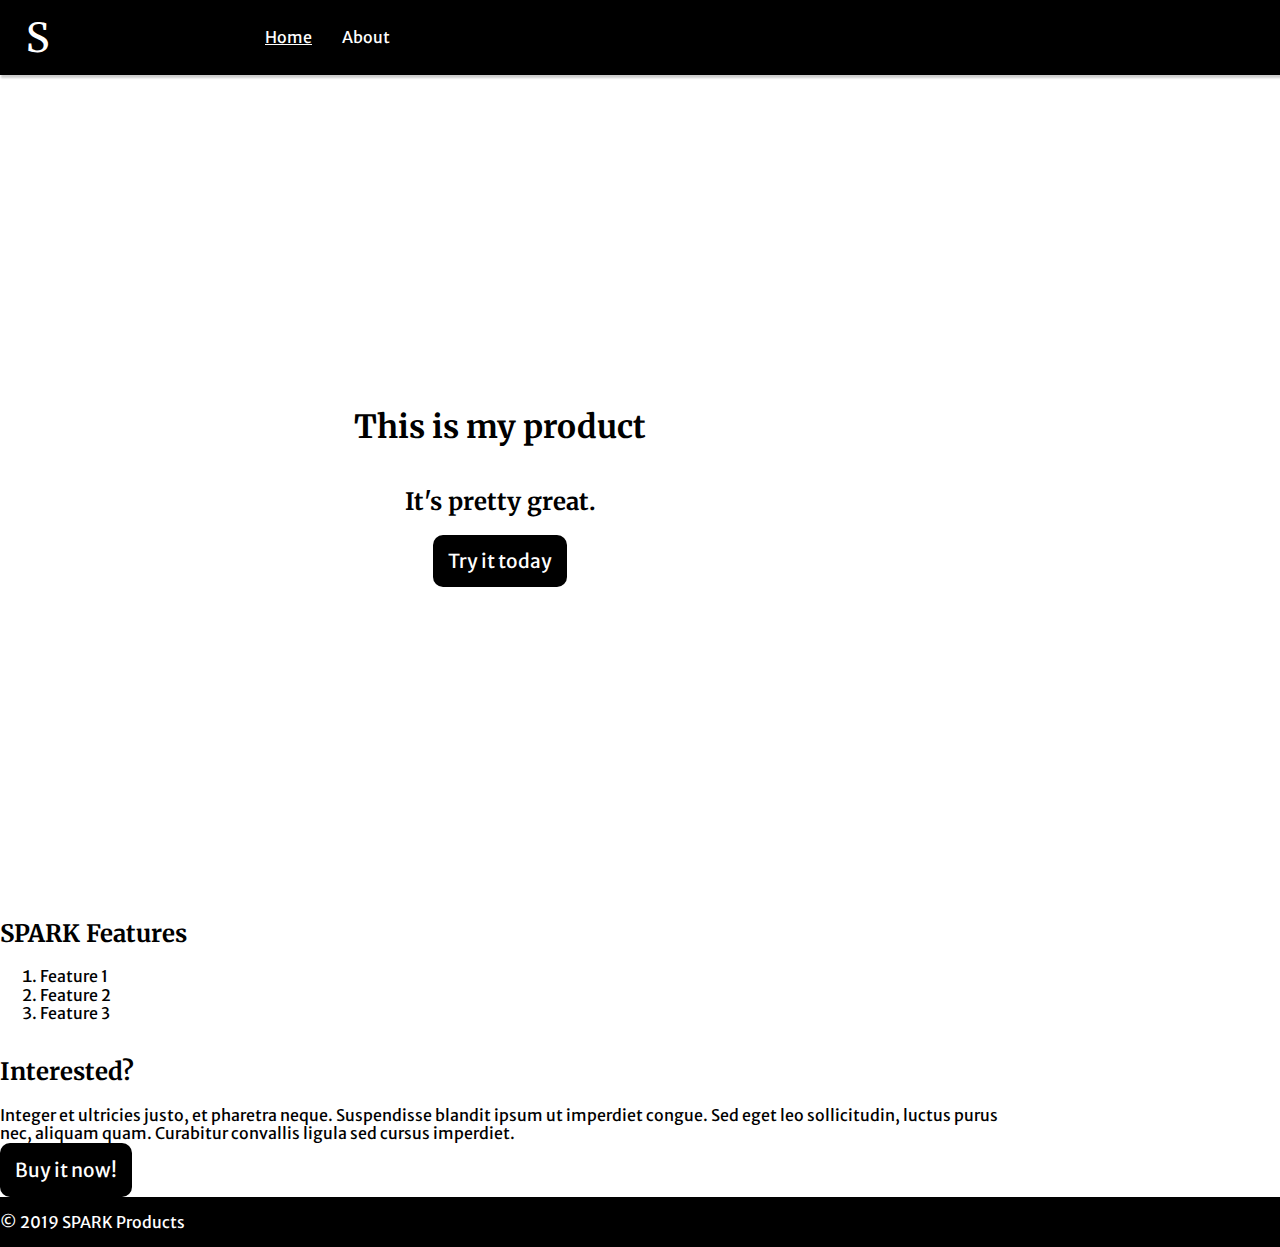
==== index.html @ 884ba7ed "initial commit" ====
<!DOCTYPE html>
<html lang="en">

<head>
  <meta charset="UTF-8">
  <meta name="viewport" content="width=device-width, initial-scale=1.0">
  <meta http-equiv="X-UA-Compatible" content="ie=edge">
  <title>SPARK Products</title>
  <link rel="stylesheet" href="normalize.css">
  <link href="https://fonts.googleapis.com/css?family=Merriweather|Merriweather+Sans:300,400,700" rel="stylesheet">
  <link rel="stylesheet" href="style.css">
</head>

<body>
  <nav>
    <div class="container">
      <a href="/" class="nav-logo">
        <div class="logo" aria-label="SPARK Logo">S</div>
      </a>
      <ul class="nav-items">
        <li><a class="active" href="/">Home</a></li>
        <li><a class="" href="/about.html">About</a></li>
      </ul>
    </div>
  </nav>
  <section class="hero">
    <div class="container">
      <h1>This is my product</h1>
      <h2>It's pretty great.</h2>
      <a href="/" class="cta">Try it today</a>
    </div>
  </section>
  <section class="features">
    <div class="container">
      <h2>SPARK Features</h2>
      <ol>
        <li>Feature 1</li>
        <li>Feature 2</li>
        <li>Feature 3</li>
      </ol>
    </div>
  </section>
  <section class="call-to-action">
    <div class="container">
      <h2>Interested?</h2>
      <p>Integer et ultricies justo, et pharetra neque. Suspendisse blandit ipsum ut imperdiet congue. Sed eget leo
        sollicitudin, luctus purus nec, aliquam quam. Curabitur convallis ligula sed cursus imperdiet.</p>
      <p><a href="/" class="cta">Buy it now!</a></p>
    </div>
  </section>
  <footer>
    <div class="container">
      <p>&copy; 2019 SPARK Products</p>
    </div>
  </footer>
</body>

</html>
---- style.css ----
/* === Variables === */
:root {
  --nav-height: 75px;
  --mobile-columns: repeat(4, 1fr);
  --font-serif: 'Merriweather', serif;
  --font-sans-serif: 'Merriweather Sans', sans-serif;
}

/* === Base Styles === */
body {
  font-size: 16px;
  font-family: var(--font-sans-serif);
}

h1,
h2 {
  font-family: var(--font-serif);
}

/* === Layout ===  */
body {
  display: grid;
  grid-template-columns: var(--mobile-columns);
  grid-auto-rows: auto;
  grid-template-areas:
    "nv nv nv nv"
    "hr hr hr hr"
    "fr fr fr fr"
    "ca ca ca ca"
    "ft ft ft ft";
}

.container {
  max-width: 1000px;
}

nav {
  grid-area: nv;
  height: var(--nav-height);
  width: 100%;
}

nav .container {
  height: var(--nav-height);
  display: grid;
  grid-template-columns: var(--mobile-columns);
  align-items: center;
}

.nav-logo {
  display: flex;
  justify-content: center;
  align-items: center;
  height: var(--nav-height);
  width: var(--nav-height);
}

.logo {
  font-size: 2.5em;
  font-family: var(--font-serif);
}

.nav-items {
  list-style: none;
  display: flex;
  margin: 0;
  padding: 0;
  grid-column: 2 / -1;
}

nav li {
  padding: 5px;
  margin: 10px;
}

nav a {
  text-decoration: none;
}

section.hero {
  grid-area: hr;
}

section.hero .container {
  height: calc(100vh - var(--nav-height));
  width: 100%;
  display: flex;
  flex-direction: column;
  justify-content: center;
  align-items: center;
}

section.features {
  grid-area: fr;
}

section.call-to-action {
  grid-area: ca;
}

footer {
  grid-area: ft;
}

/* === Styling === */

/* Navigation */
nav {
  color: white;
  background: black;
  box-shadow: 2px 2px 2px 1px rgba(0, 0, 0, 0.2);
}

nav a {
  color: white
}

.nav-items .active {
  text-decoration: underline;
}

/* Hero */
section.hero {}

/* Footer */
footer {
  color: white;
  background: black;
}

/* General */
.cta {
  background-color: black;
  color: white;
  text-decoration: none;
  padding: 15px;
  font-size: 1.2rem;
  border-radius: 10px;
}
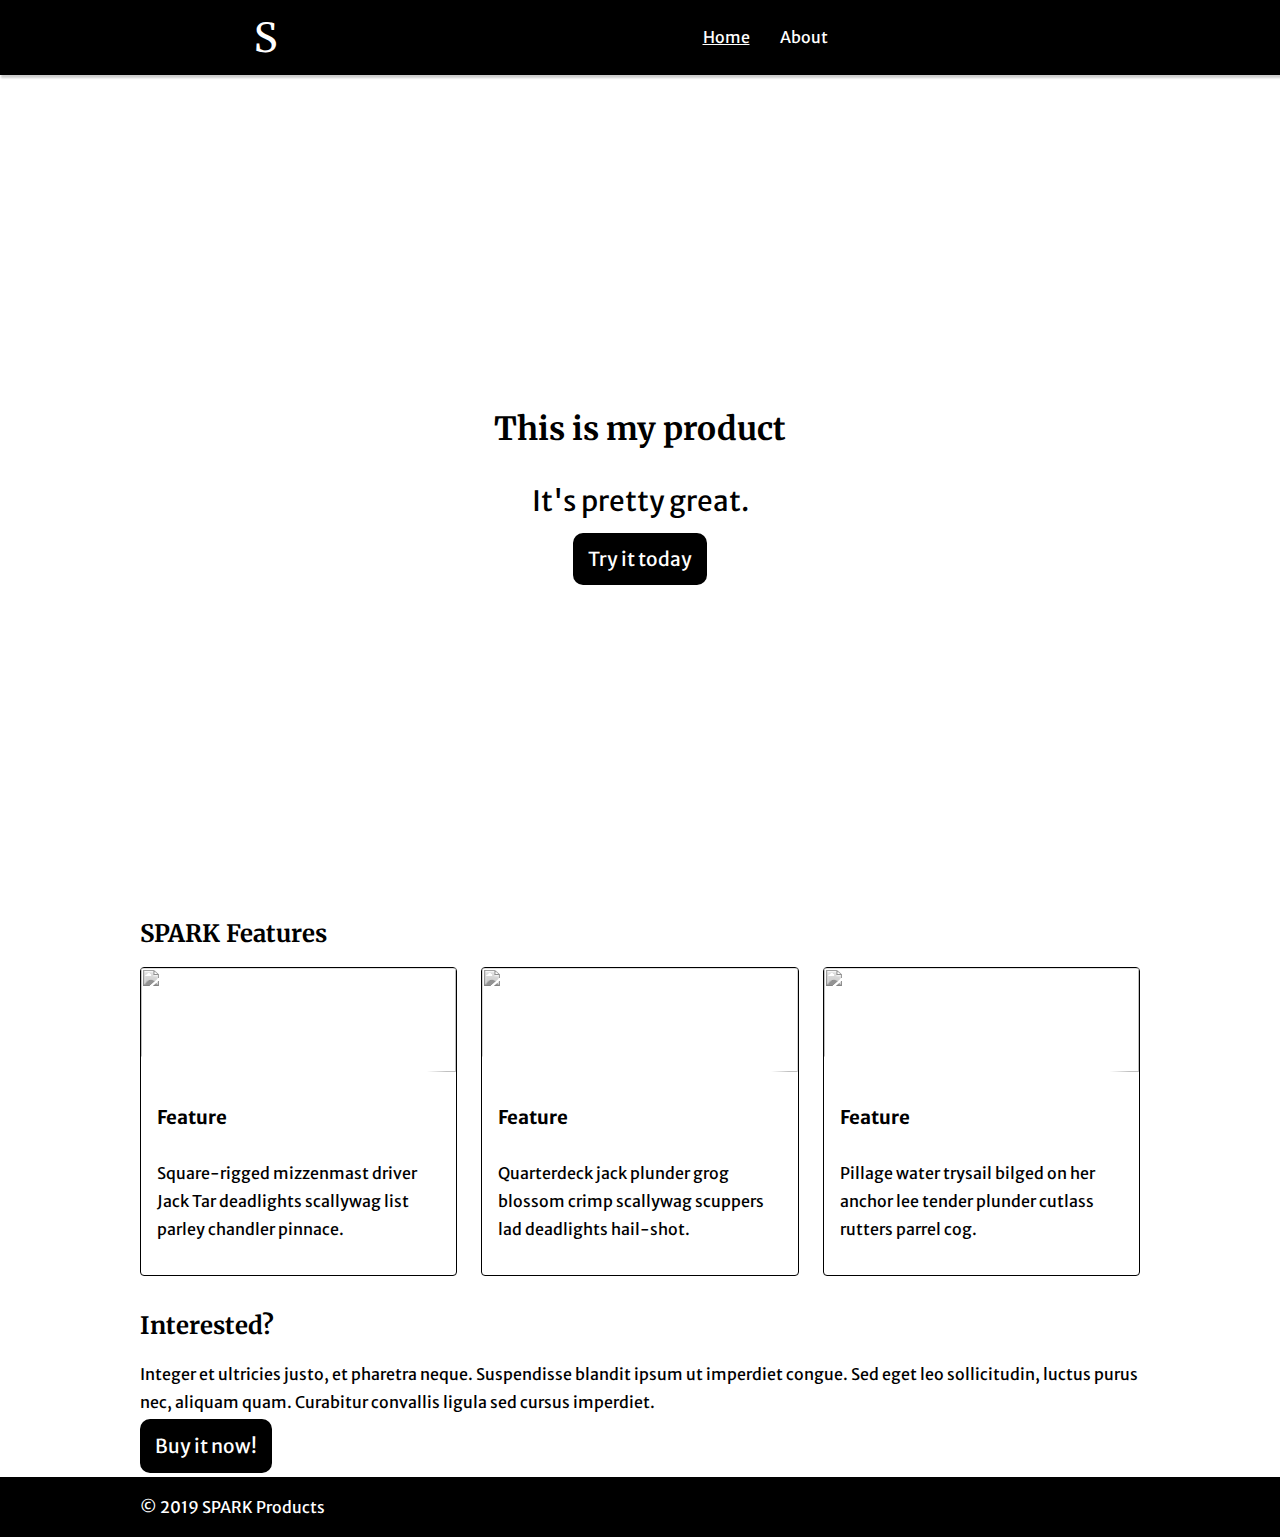
==== commit 0d6f4726: "progress" ====
--- a/index.html
+++ b/index.html
@@ -26,18 +26,44 @@
   <section class="hero">
     <div class="container">
       <h1>This is my product</h1>
-      <h2>It's pretty great.</h2>
+      <small>It's pretty great.</small>
       <a href="/" class="cta">Try it today</a>
     </div>
   </section>
   <section class="features">
     <div class="container">
       <h2>SPARK Features</h2>
-      <ol>
-        <li>Feature 1</li>
-        <li>Feature 2</li>
-        <li>Feature 3</li>
-      </ol>
+      <div class="cards">
+        <ul>
+          <li class="card">
+            <div class="img">
+              <img src="https://www.placecage.com/640/360" alt="">
+            </div>
+            <div class="text">
+              <h3>Feature</h3>
+              <p>Square-rigged mizzenmast driver Jack Tar deadlights scallywag list parley chandler pinnace.</p>
+            </div>
+          </li>
+          <li class="card">
+            <div class="img">
+              <img src="https://www.placecage.com/640/360" alt="">
+            </div>
+            <div class="text">
+              <h3>Feature</h3>
+              <p>Quarterdeck jack plunder grog blossom crimp scallywag scuppers lad deadlights hail-shot. </p>
+            </div>
+          </li>
+          <li class="card">
+            <div class="img">
+              <img src="https://www.placecage.com/640/360" alt="">
+            </div>
+            <div class="text">
+              <h3>Feature</h3>
+              <p>Pillage water trysail bilged on her anchor lee tender plunder cutlass rutters parrel cog.</p>
+            </div>
+          </li>
+        </ul>
+      </div>
     </div>
   </section>
   <section class="call-to-action">
--- a/style.css
+++ b/style.css
@@ -4,17 +4,6 @@
   --mobile-columns: repeat(4, 1fr);
   --font-serif: 'Merriweather', serif;
   --font-sans-serif: 'Merriweather Sans', sans-serif;
-}
-
-/* === Base Styles === */
-body {
-  font-size: 16px;
-  font-family: var(--font-sans-serif);
-}
-
-h1,
-h2 {
-  font-family: var(--font-serif);
 }
 
 /* === Layout ===  */
@@ -28,6 +17,7 @@
     "fr fr fr fr"
     "ca ca ca ca"
     "ft ft ft ft";
+  justify-items: center;
 }
 
 .container {
@@ -38,12 +28,16 @@
   grid-area: nv;
   height: var(--nav-height);
   width: 100%;
+  display: flex;
+  justify-content: center;
 }
 
 nav .container {
+  width: 100%;
   height: var(--nav-height);
   display: grid;
   grid-template-columns: var(--mobile-columns);
+  justify-items: center;
   align-items: center;
 }
 
@@ -92,6 +86,59 @@
 
 section.features {
   grid-area: fr;
+  width: 100%;
+  display: flex;
+  justify-content: center;
+}
+
+.features .container {
+  width: 100%;
+}
+
+.cards>ul {
+  list-style: none;
+  padding: 0;
+}
+
+.card+.card {
+  margin-top: 1.5rem;
+}
+
+.cards>ul {
+  display: grid;
+  grid-template-columns: repeat(auto-fill, minmax(15rem, 1fr));
+  grid-column-gap: 1.5rem;
+  grid-row-gap: 1.5rem;
+}
+
+.card+.card {
+  margin-top: 0;
+}
+
+.card {
+  display: flex;
+  flex-direction: column;
+  position: relative;
+}
+
+.card .text {
+  padding: 1rem;
+  flex: 1 0 auto;
+  display: flex;
+  flex-direction: column;
+}
+
+.card p {
+  max-width: 60ch;
+}
+
+.card .text>*+* {
+  margin-top: 0.75rem;
+}
+
+.card .text> :last-child {
+  margin-top: auto;
+  padding-top: 0.75rem;
 }
 
 section.call-to-action {
@@ -100,9 +147,31 @@
 
 footer {
   grid-area: ft;
+  width: 100%;
+  display: flex;
+  justify-content: center;
+}
+
+footer .container {
+  width: 100%;
 }
 
 /* === Styling === */
+
+/* === Base Styles === */
+body {
+  font-size: 16px;
+  font-family: var(--font-sans-serif);
+}
+
+h1,
+h2 {
+  font-family: var(--font-serif);
+}
+
+p {
+  line-height: 1.75em;
+}
 
 /* Navigation */
 nav {
@@ -120,7 +189,30 @@
 }
 
 /* Hero */
-section.hero {}
+.hero small {
+  font-size: 1.75em;
+  margin: 1rem;
+}
+
+/* Features */
+.card {
+  border: 1px solid;
+  border-radius: 0.25rem;
+}
+
+.card .img {
+  height: 6.5rem;
+  clip-path: polygon(0 0, 100% 0, 100% 100%, 0 calc(100% - 1rem));
+}
+
+.card .img img {
+  width: 100%;
+  height: 100%;
+  object-fit: cover;
+  filter: grayscale(100%);
+}
+
+
 
 /* Footer */
 footer {
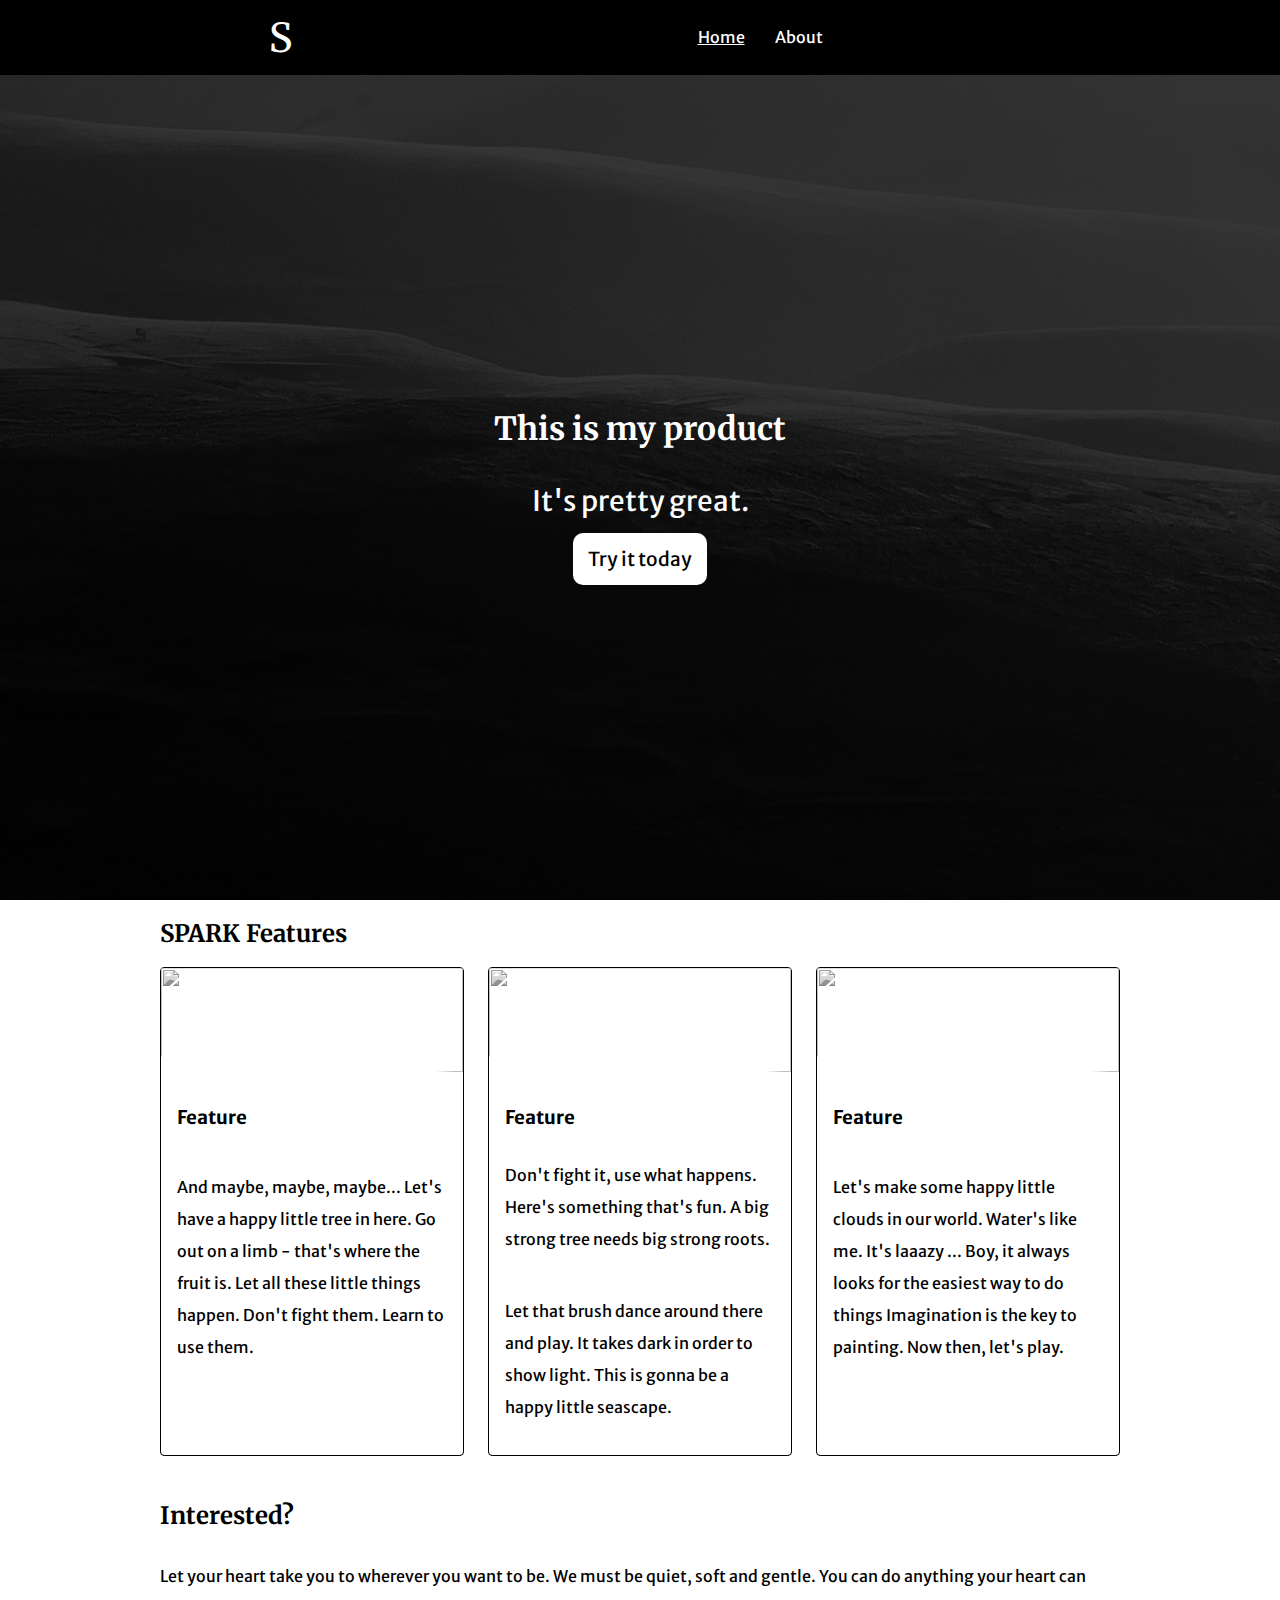
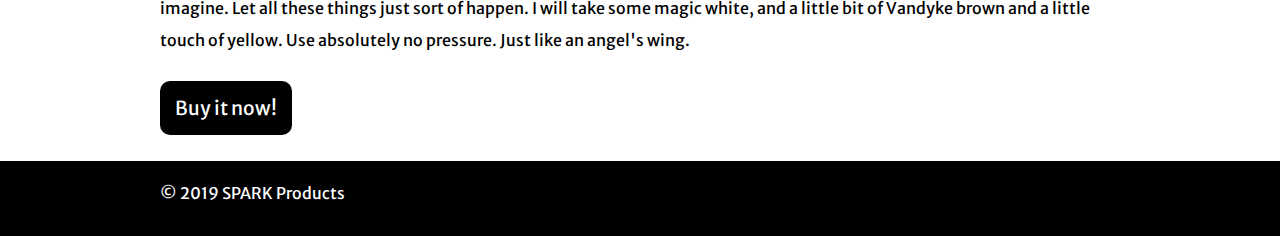
==== commit 7fb9da5b: "finished" ====
--- a/index.html
+++ b/index.html
@@ -12,6 +12,7 @@
 </head>
 
 <body>
+  <a id="skip-link" class="visibly-hidden" href="#maincontent">Skip to main content</a>
   <nav>
     <div class="container">
       <a href="/" class="nav-logo">
@@ -23,57 +24,66 @@
       </ul>
     </div>
   </nav>
-  <section class="hero">
-    <div class="container">
-      <h1>This is my product</h1>
-      <small>It's pretty great.</small>
-      <a href="/" class="cta">Try it today</a>
-    </div>
-  </section>
-  <section class="features">
-    <div class="container">
-      <h2>SPARK Features</h2>
-      <div class="cards">
-        <ul>
-          <li class="card">
-            <div class="img">
-              <img src="https://www.placecage.com/640/360" alt="">
-            </div>
-            <div class="text">
-              <h3>Feature</h3>
-              <p>Square-rigged mizzenmast driver Jack Tar deadlights scallywag list parley chandler pinnace.</p>
-            </div>
-          </li>
-          <li class="card">
-            <div class="img">
-              <img src="https://www.placecage.com/640/360" alt="">
-            </div>
-            <div class="text">
-              <h3>Feature</h3>
-              <p>Quarterdeck jack plunder grog blossom crimp scallywag scuppers lad deadlights hail-shot. </p>
-            </div>
-          </li>
-          <li class="card">
-            <div class="img">
-              <img src="https://www.placecage.com/640/360" alt="">
-            </div>
-            <div class="text">
-              <h3>Feature</h3>
-              <p>Pillage water trysail bilged on her anchor lee tender plunder cutlass rutters parrel cog.</p>
-            </div>
-          </li>
-        </ul>
+  <main class="home" id="maincontent">
+    <section class="hero">
+      <div class="container">
+        <h1>This is my product</h1>
+        <small>It's pretty great.</small>
+        <a href="/" class="cta light">Try it today</a>
       </div>
-    </div>
-  </section>
-  <section class="call-to-action">
-    <div class="container">
-      <h2>Interested?</h2>
-      <p>Integer et ultricies justo, et pharetra neque. Suspendisse blandit ipsum ut imperdiet congue. Sed eget leo
-        sollicitudin, luctus purus nec, aliquam quam. Curabitur convallis ligula sed cursus imperdiet.</p>
-      <p><a href="/" class="cta">Buy it now!</a></p>
-    </div>
-  </section>
+    </section>
+    <section class="features">
+      <div class="container">
+        <h2>SPARK Features</h2>
+        <div class="cards">
+          <ul>
+            <li class="card">
+              <div class="img">
+                <img src="https://www.placecage.com/640/360" alt="">
+              </div>
+              <div class="text">
+                <h3>Feature</h3>
+                <p>And maybe, maybe, maybe... Let's have a happy little tree in here. Go out on a limb - that's where
+                  the
+                  fruit is. Let all these little things happen. Don't fight them. Learn to use them.</p>
+              </div>
+            </li>
+            <li class="card">
+              <div class="img">
+                <img src="https://www.placecage.com/640/360" alt="">
+              </div>
+              <div class="text">
+                <h3>Feature</h3>
+                <p>Don't fight it, use what happens. Here's something that's fun. A big strong tree needs big strong
+                  roots. </p>
+                <p>Let that brush dance around there and play. It takes dark in order to show light. This is gonna be a
+                  happy little seascape.</p>
+              </div>
+            </li>
+            <li class="card">
+              <div class="img">
+                <img src="https://www.placecage.com/640/360" alt="">
+              </div>
+              <div class="text">
+                <h3>Feature</h3>
+                <p>Let's make some happy little clouds in our world. Water's like me. It's laaazy ... Boy, it always
+                  looks for the easiest way to do things Imagination is the key to painting. Now then, let's play.</p>
+              </div>
+            </li>
+          </ul>
+        </div>
+      </div>
+    </section>
+    <section class="call-to-action">
+      <div class="container">
+        <h2>Interested?</h2>
+        <p>Let your heart take you to wherever you want to be. We must be quiet, soft and gentle. You can do anything
+          your heart can imagine. Let all these things just sort of happen. I will take some magic white, and a little
+          bit of Vandyke brown and a little touch of yellow. Use absolutely no pressure. Just like an angel's wing.</p>
+        <p><a href="/" class="cta">Buy it now!</a></p>
+      </div>
+    </section>
+  </main>
   <footer>
     <div class="container">
       <p>&copy; 2019 SPARK Products</p>
--- a/style.css
+++ b/style.css
@@ -1,27 +1,61 @@
 /* === Variables === */
 :root {
   --nav-height: 75px;
-  --mobile-columns: repeat(4, 1fr);
+  --columns: repeat(4, 1fr);
   --font-serif: 'Merriweather', serif;
   --font-sans-serif: 'Merriweather Sans', sans-serif;
 }
 
 /* === Layout ===  */
+html {
+  box-sizing: border-box;
+}
+
+*,
+*:before,
+*:after {
+  box-sizing: inherit;
+}
+
 body {
+  display: grid;
+  grid-template-columns: var(--columns);
+  grid-auto-rows: var(--nav-height) auto var(--nav-height);
+  grid-template-areas:
+    "nv nv nv nv"
+    "ct ct ct ct"
+    "ft ft ft ft";
+  justify-items: center;
+  min-height: 100vh;
+}
+
+main {
+  grid-area: ct;
+}
+
+main.home {
   display: grid;
   grid-template-columns: var(--mobile-columns);
   grid-auto-rows: auto;
   grid-template-areas:
-    "nv nv nv nv"
     "hr hr hr hr"
     "fr fr fr fr"
-    "ca ca ca ca"
-    "ft ft ft ft";
+    "ca ca ca ca";
   justify-items: center;
+  min-height: calc(100vh - var(--nav-height));
+  width: 100%;
 }
 
 .container {
   max-width: 1000px;
+  padding: 0 20px;
+}
+
+section {
+  width: 100%;
+  display: flex;
+  flex-direction: column;
+  align-items: center;
 }
 
 nav {
@@ -36,7 +70,7 @@
   width: 100%;
   height: var(--nav-height);
   display: grid;
-  grid-template-columns: var(--mobile-columns);
+  grid-template-columns: var(--columns);
   justify-items: center;
   align-items: center;
 }
@@ -73,6 +107,9 @@
 
 section.hero {
   grid-area: hr;
+  width: 100%;
+  display: flex;
+  justify-content: center;
 }
 
 section.hero .container {
@@ -137,7 +174,7 @@
 }
 
 .card .text> :last-child {
-  margin-top: auto;
+  /* margin-top: auto; */
   padding-top: 0.75rem;
 }
 
@@ -148,6 +185,7 @@
 footer {
   grid-area: ft;
   width: 100%;
+  height: var(--nav-height);
   display: flex;
   justify-content: center;
 }
@@ -170,57 +208,14 @@
 }
 
 p {
-  line-height: 1.75em;
-}
-
-/* Navigation */
-nav {
-  color: white;
-  background: black;
-  box-shadow: 2px 2px 2px 1px rgba(0, 0, 0, 0.2);
-}
-
-nav a {
-  color: white
-}
-
-.nav-items .active {
-  text-decoration: underline;
-}
-
-/* Hero */
-.hero small {
-  font-size: 1.75em;
-  margin: 1rem;
-}
-
-/* Features */
-.card {
-  border: 1px solid;
-  border-radius: 0.25rem;
-}
-
-.card .img {
-  height: 6.5rem;
-  clip-path: polygon(0 0, 100% 0, 100% 100%, 0 calc(100% - 1rem));
-}
-
-.card .img img {
-  width: 100%;
-  height: 100%;
-  object-fit: cover;
-  filter: grayscale(100%);
-}
-
-
-
-/* Footer */
-footer {
-  color: white;
-  background: black;
-}
-
-/* General */
+  line-height: 2em;
+}
+
+.visibly-hidden {
+  position: absolute;
+  left: -999em;
+}
+
 .cta {
   background-color: black;
   color: white;
@@ -228,4 +223,82 @@
   padding: 15px;
   font-size: 1.2rem;
   border-radius: 10px;
+}
+
+.light {
+  background-color: white;
+  color: black;
+}
+
+/* === Skip Link === */
+
+a#skip-link:active,
+a#skip-link:focus {
+  font-size: 16px;
+  padding: 10px;
+  left: 0;
+  border: 3px black solid;
+  background-color: #fff;
+}
+
+/* === Navigation === */
+nav {
+  color: white;
+  background: black;
+  box-shadow: 2px 2px 2px 1px rgba(0, 0, 0, 0.2);
+}
+
+nav a {
+  color: white
+}
+
+.nav-items .active {
+  text-decoration: underline;
+}
+
+/* === Hero === */
+.hero {
+  color: white;
+  background-image: linear-gradient(to bottom, rgba(0, 0, 0, 0.75), rgba(0, 0, 0, 0.75)),
+    url('img/hero-image.jpg');
+  background-position: center;
+}
+
+.hero small {
+  font-size: 1.75em;
+  margin: 1rem;
+}
+
+/* === Features === */
+.card {
+  border: 1px solid;
+  border-radius: 0.25rem;
+}
+
+.card .img {
+  height: 6.5rem;
+  clip-path: polygon(0 0, 100% 0, 100% 100%, 0 calc(100% - 1rem));
+}
+
+.card .img img {
+  width: 100%;
+  height: 100%;
+  object-fit: cover;
+  filter: grayscale(100%);
+}
+
+/* === Call To Action === */
+
+.call-to-action {
+  margin: 10px 0;
+}
+
+.call-to-action p {
+  padding: 10px 0;
+}
+
+/* === Footer === */
+footer {
+  color: white;
+  background: black;
 }